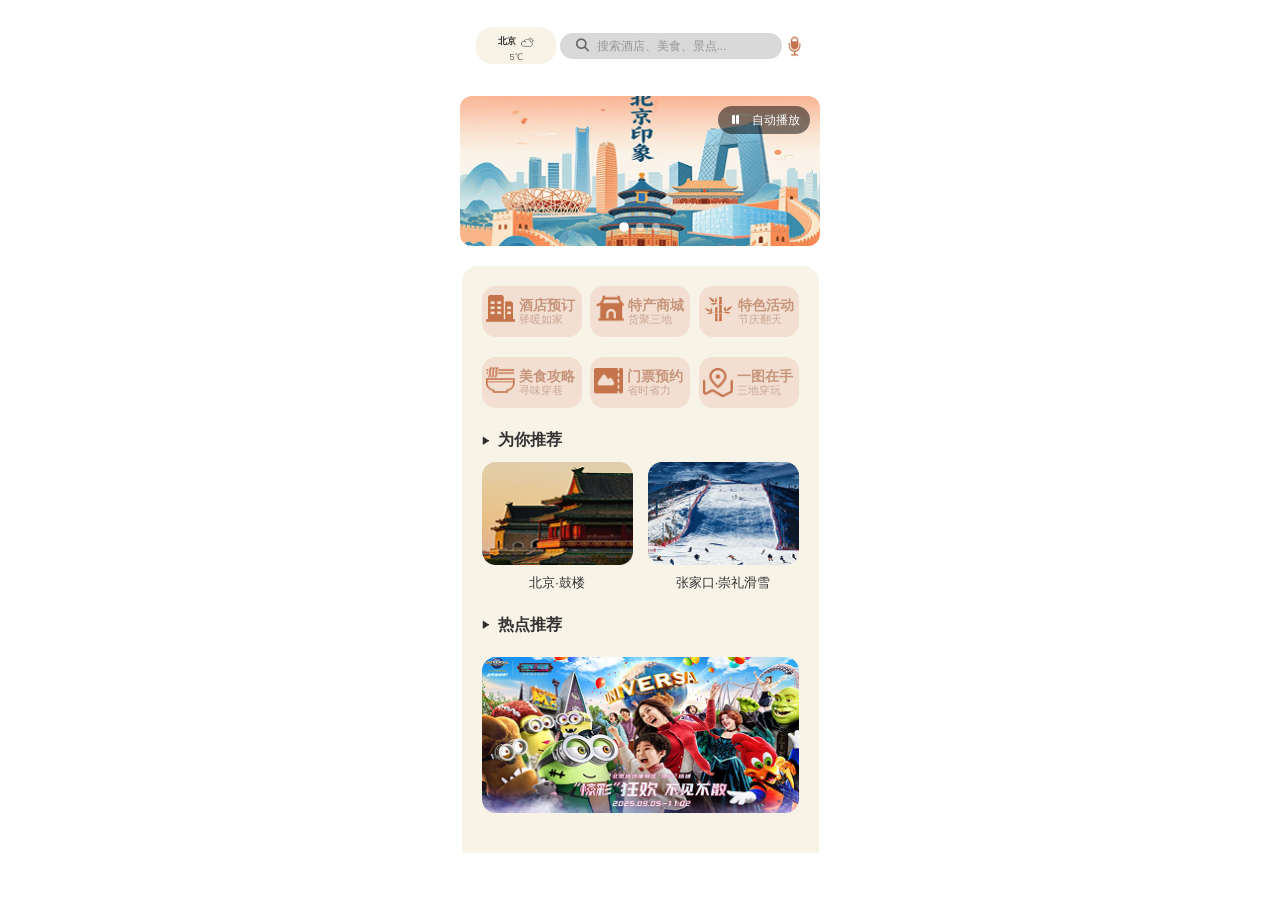
==== index.html @ 2590f289 "index" ====
<!DOCTYPE html>
<html lang="zh-CN">
<head>
    <meta charset="UTF-8">
    <meta name="viewport" content="width=device-width, initial-scale=1.0, maximum-scale=1.0, user-scalable=no">
    <title>京津冀平台 - 滑动Banner</title>
    <link rel="stylesheet" href="https://cdnjs.cloudflare.com/ajax/libs/font-awesome/6.4.0/css/all.min.css">
    <style>
        * {
            margin: 0;
            padding: 0;
            box-sizing: border-box;
            font-family: 'PingFang SC', 'Helvetica Neue', Arial, sans-serif;
        }
        
        body {
            line-height: 1.5;
            max-width: 390px;
            margin: 0 auto;
            padding: 15px;
            min-height: 100vh;
            display: flex;
            flex-direction: column;
            justify-content: flex-start;
            align-items: center;
            font-size: 13px;
            gap: 10px;
        }
        
        .status-bar {
            display: flex;
            flex-direction: row;
            justify-content: space-between;
            align-items: center;
            width: 100%;
            background: none;
            border-radius: 24px;
            padding: 12px 16px;
            transition: all 0.3s ease;
        }
        
        /* 左侧天气信息区域 */
        .weather-info {
            display: flex;
            flex-direction: column;
            align-items: center;
            background: #F7F3E7;
            border-radius: 16px;
            padding: 8px 12px;
            min-width: 80px;
            width: 74px;
            height: 37px;
            text-align: center;
        }
        
        .location {
            font-size: 0.7em;
            font-weight: 600;
            display: flex;
            align-items: center;
            gap: 4px;
            color: #333;
        }
        
        .celsius {
            font-size: 0.7em;
            color: #666;
            margin-top: 2px;
            font-weight: 500;
        }
        
        /* 天气图标样式 */
        .weather-icon {
            width: 15px;
            height: 14px;
            display: inline-block;
        }
        
        /* 搜索区域 */
        .search-container {
            display: flex;
            align-items: center;
            background: #D9D9D9;
            border-radius: 20px;
            padding: 8px 16px;
            width: 222px;
            height: 26px;
        }
        
        .search-icon {
            color: #666;
            font-size: 13px;
            margin-right: 8px;
        }
        
        .search-input {
            border: none;
            background: transparent;
            font-size: 12px;
            outline: none;
            color: #333;
            padding: 5px 0;
            flex: 1;
        }
        
        .search-input::placeholder {
            color: #888;
            opacity: 0.8;
        }
        
        /* 麦克风图标 */
        .microphone {
            display: flex;
            align-items: center;
            justify-content: center;
            cursor: pointer;
            transition: transform 0.3s ease;
        }
        
        .microphone:hover {
            transform: scale(1.1);
        }
        
        .microphone.listening {
            animation: pulse 1.5s infinite;
        }
        
        @keyframes pulse {
            0% { 
                filter: drop-shadow(0 0 0 rgba(255, 200, 0, 0.7)); 
            }
            70% { 
                filter: drop-shadow(0 0 8px rgba(255, 200, 0, 0.7)); 
            }
            100% { 
                filter: drop-shadow(0 0 0 rgba(255, 200, 0, 0)); 
            }
        }
        
        /* 语音识别提示 */
        .voice-status {
            position: fixed;
            top: 50%;
            left: 50%;
            transform: translate(-50%, -50%);
            background: rgba(0, 0, 0, 0.8);
            color: white;
            padding: 20px 30px;
            border-radius: 15px;
            font-size: 16px;
            z-index: 1000;
            display: none;
            text-align: center;
        }
        
        .voice-status.show {
            display: block;
            animation: fadeIn 0.3s ease;
        }
        
        @keyframes fadeIn {
            from { opacity: 0; }
            to { opacity: 1; }
        }
        
        /* 天气提示 */
        .weather-tip {
            position: fixed;
            top: 10px;
            right: 10px;
            background: rgba(255, 255, 255, 0.95);
            border-radius: 8px;
            padding: 8px 12px;
            font-size: 12px;
            box-shadow: 0 2px 8px rgba(0,0,0,0.1);
            z-index: 1001;
            display: none;
        }
        
        .weather-tip.show {
            display: block;
            animation: slideIn 0.3s ease;
        }
        
        @keyframes slideIn {
            from { 
                opacity: 0;
                transform: translateY(-10px);
            }
            to { 
                opacity: 1;
                transform: translateY(0);
            }
        }
        
        /* 滑动Banner区域 */
        .banner-container {
            width: 100%;
            position: relative;
            overflow: hidden;
            border-radius: 12px;
            margin: 10px 0;
        }
        
        .banner-slider {
            display: flex;
            transition: transform 0.5s ease-in-out;
            height: 150px;
        }
        
        .banner-slide {
            flex: 0 0 100%;
            height: 100%;
            position: relative;
        }
        
        .banner-slide img {
            width: 100%;
            height: 100%;
            object-fit: cover;
            display: block;
        }
        
        /* 图片标题 */
        .slide-title {
            position: absolute;
            bottom: 0;
            left: 0;
            right: 0;
            background: linear-gradient(transparent, rgba(0,0,0,0.7));
            color: white;
            padding: 15px 20px 10px;
            font-size: 16px;
            font-weight: 600;
        }
        
        /* 指示器 */
        .banner-indicators {
            display: flex;
            justify-content: center;
            gap: 8px;
            position: absolute;
            bottom: 15px;
            left: 0;
            right: 0;
            z-index: 2;
        }
        
        .indicator {
            width: 8px;
            height: 8px;
            border-radius: 50%;
            background: rgba(255,255,255,0.5);
            cursor: pointer;
            transition: all 0.3s ease;
        }
        
        .indicator.active {
            background: white;
            transform: scale(1.2);
        }
        
        /* 导航按钮 */
        .banner-nav {
            position: absolute;
            top: 50%;
            transform: translateY(-50%);
            width: 36px;
            height: 36px;
            background: rgba(255,255,255,0.8);
            border-radius: 50%;
            display: flex;
            align-items: center;
            justify-content: center;
            cursor: pointer;
            z-index: 2;
            opacity: 0;
            transition: opacity 0.3s ease, transform 0.3s ease;
        }
        
        .banner-container:hover .banner-nav {
            opacity: 1;
        }
        
        .banner-nav:hover {
            background: white;
            transform: translateY(-50%) scale(1.1);
        }
        
        .banner-nav.prev {
            left: 10px;
        }
        
        .banner-nav.next {
            right: 10px;
        }
        
        .banner-nav i {
            color: #333;
            font-size: 18px;
        }
        
        /* 自动播放控制 */
        .autoplay-control {
            position: absolute;
            top: 10px;
            right: 10px;
            z-index: 2;
            background: rgba(0,0,0,0.5);
            border-radius: 20px;
            padding: 5px 10px;
            display: flex;
            align-items: center;
            gap: 8px;
            cursor: pointer;
            color: white;
            font-size: 12px;
        }
        
        .autoplay-toggle {
            width: 16px;
            height: 16px;
            display: flex;
            align-items: center;
            justify-content: center;
        }
        
        /* 功能区 */
        .function {
            width: 357px;
            min-height: 533px;
            background-color: #F7F3E7;
            display: flex;
            flex-direction: column;
            justify-content: flex-start;
            align-items: center;
            border-top-left-radius: 16px;
            border-top-right-radius: 16px;
            padding: 20px;
        }
        
        .button {
            display: flex;
            flex-direction: column;
            justify-content: flex-start;
            align-items: center;
            width: 100%;
            gap: 20px;
        }
        
        .type {
            display: flex;
            flex-direction: row;
            justify-content: space-between;
            align-items: center;
            width: 100%;
        }
        
        .category {
            width: 100px;
            height: 51px;
            background-color: #F3DFD2;
            border-radius: 14px;
            display: flex;
            flex-direction: row;
            align-items: center;

            padding-left: 4px;
            gap: 4px;
        }
        
        .text {
            display: flex;
            flex-direction: column;
            justify-content: center;
            line-height: 15px;
            gap: 2px;
        }

        a
        {
            text-decoration: none;
        }
        
        .big {
            color: #C6957B;
            font-weight: bold;
            font-size: 14px;
            line-height: 1;
        }
        
        .small {
            color: #CAA794;
            font-size: 11px;
            line-height: 1;
        }
        
        /* 推荐区域 */
        .middletext {
            display: flex;
            align-items: center;
            gap: 8px;
            color: #333;
            font-weight: bold;
            font-size: 16px;
            width: 100%;
            margin: 20px 0 10px 0;
        }
        
        .picture1 {
            display: flex;
            flex-direction: row;
            justify-content: space-between;
            align-items: flex-start;
            width: 100%;
            gap: 15px;
        }
        
        .group {
            display: flex;
            flex-direction: column;
            justify-content: flex-start;
            align-items: center;
            width: 48%;
        }
        
        .group img {
            width: 100%;
            height: auto;
            border-radius: 12px;
            margin-bottom: 8px;
        }
        
        .group p {
            color: #333;
            font-size: 13px;
            font-weight: 500;
            text-align: center;
            margin: 0;
        }
        
        /* 热点推荐图片 */
        .hotspot-img {
            width: 100%;
            height: auto;
            border-radius: 12px;
            margin: 10px 0 20px 0;
        }
        
        /* 响应式调整 */
        @media (max-width: 420px) {
            .status-bar {
                flex-direction: column;
                align-items: stretch;
                gap: 10px;
                padding: 12px;
            }
            
            .weather-info {
                flex-direction: row;
                justify-content: center;
                gap: 10px;
                min-width: auto;
                width: auto;
            }
            
            .search-container {
                width: 100%;
            }
            
            .function {
                width: 100%;
                min-height: auto;
                padding: 15px;
            }
            
            .type {
                justify-content: space-around;
            }
            
            .category {
                width: 30%;
                min-height: 60px;
            }
            
            .picture1 {
                flex-direction: column;
                gap: 15px;
            }
            
            .group {
                width: 100%;
            }
            
            .banner-slider {
                height: 120px;
            }
            
            .banner-nav {
                opacity: 1;
                background: rgba(255,255,255,0.9);
            }
        }
        
        /* 触摸设备优化 */
        .banner-slider {
            -webkit-overflow-scrolling: touch;
        }
    </style>
</head>
<body>
    <!-- 天气提示 -->
    <div class="weather-tip" id="weatherTip"></div>
    
    <div class="status-bar">
        <div class="weather-info">
            <div class="location">
                <span id="cityName">获取中...</span>
                <img src="image/多云.png" alt="天气" class="weather-icon" id="weatherIcon">
            </div>
            <div class="celsius" id="temperature">获取中...</div>
        </div>
        <div class="search-container">
            <i class="fas fa-search search-icon"></i>
            <input type="text" class="search-input" id="searchInput" placeholder="搜索酒店、美食、景点...">
        </div>
        <div class="microphone" id="microphoneBtn" title="语音搜索">
            <img src="image/麦克风.png" alt="micro" style="width: 19px;height: 22px;">
        </div>
    </div>
    
    <!-- 语音识别状态提示 -->
    <div class="voice-status" id="voiceStatus">
        <div style="font-size: 24px; margin-bottom: 10px;">🎤</div>
        <div id="voiceText">正在聆听...</div>
    </div>
    
    <!-- 滑动Banner区域 -->
    <div class="banner-container" id="bannerContainer">
        <div class="autoplay-control" id="autoplayControl">
            <span class="autoplay-toggle" id="autoplayToggle">
                <i class="fas fa-pause"></i>
            </span>
            <span>自动播放</span>
        </div>
        
        <div class="banner-slider" id="bannerSlider">
            <!-- 轮播图1 -->
            <div class="banner-slide">
                <img src="image/IMG_5268 1.png" alt="">
            </div>
            <!-- 轮播图2 -->
            <div class="banner-slide">
                <img src="image/IMG_5270 1.png" alt="">
            </div>
            <!-- 轮播图3 -->
            <div class="banner-slide">
                <img src="image/Group 96.png" alt="">
                <div class="slide-title">河头老街</div>
            </div>
        </div>
        
        <!-- 导航按钮 -->
        <div class="banner-nav prev" id="prevBtn">
            <i class="fas fa-chevron-left"></i>
        </div>
        <div class="banner-nav next" id="nextBtn">
            <i class="fas fa-chevron-right"></i>
        </div>
        
        <!-- 指示器 -->
        <div class="banner-indicators" id="indicators">
            <!-- JS动态生成 -->
        </div>
    </div>
    
    <div class="function">
        <div class="button">
            <div class="type">
                <div class="category">
                    <a href="酒店预订.html">
                    <img src="image/Vector2.png" alt="jiudian" style="width: 29px;height: 27px;">
                    </a>
                    <a href="酒店预订.html">
                    <div class="text">
                        <div class="big">酒店预订</div>
                        <div class="small">驿暖如家</div>
                    </div>
                    </a>
                </div>
                <div class="category">
                    <a href="特产商城.html">
                    <img src="image/Frame.png" alt="techan" style="width: 30px;height: 35px;">
                    </a>
                    <a href="特产商城.html">
                    <div class="text">
                        <div class="big">特产商城</div>
                        <div class="small">货聚三地</div>
                    </div>
                    </a>
                </div>
                <div class="category">
                    <a href="特色文化.html">
                    <img src="image/竹子.png" alt="huodong" style="width: 31px;height: 28px;">
                    </a>
                    <a href="特色文化.html">
                    <div class="text">
                        <div class="big">特色活动</div>
                        <div class="small">节庆翻天</div>
                    </div>
                    </a>
                </div>
            </div>
            <div class="type">
                <div class="category">
                    <a href="美食攻略.html">
                        <img src="image/Vector.png" alt="meishi" style="width: 29px;height: 26px;">
                    </a>
                    <div class="text">
                        <a href="美食攻略.html"><div class="big">美食攻略</div></a>
                        <a href="美食攻略.html"><div class="small">寻味穿巷</div></a>
                    </div>
                </div>
                <div class="category">
                    <a href="预约平台.html">
                        <img src="image/Vector (2).png" alt="menpiao" style="width: 29px;height: 26px; margin-top: 2px;">
                    </a>
                    <div class="text">
                        <a href="预约平台.html"><div class="big">门票预约</div></a>
                        <a href="预约平台.html"><div class="small">省时省力</div></a>
                    </div>
                </div>
                <div class="category">
                    <img src="image/Vector (1).png" alt="ditu" style="width: 30px;height: 30px;">
                    <div class="text">
                        <div class="big">一图在手</div>
                        <div class="small">三地穿玩</div>
                    </div>
                </div>
            </div>
        </div>
        
        <div class="middletext">
            <img src="image/三角形.png" alt="triangle" style="width: 8px;height: 9px;">
            为你推荐
        </div>
        
        <div class="picture1">
            <div class="group">
                <img src="image/IMG_4749 1.png" alt="北京鼓楼">
                <p>北京·鼓楼</p>
            </div>
            <div class="group">
                <img src="image/IMG_4750 1.png" alt="崇礼滑雪">
                <p>张家口·崇礼滑雪</p>
            </div>
        </div>
        
        <div class="middletext">
            <img src="image/三角形.png" alt="triangle" style="width: 8px;height: 9px;">
            热点推荐
        </div>
        
        <img src="image/IMG_4748 1.png" alt="热点推荐" class="hotspot-img">
    </div>

    <script>
        // 实时天气功能
        class RealTimeWeather {
            constructor() {
                this.cityNameElement = document.getElementById('cityName');
                this.weatherIconElement = document.getElementById('weatherIcon');
                this.temperatureElement = document.getElementById('temperature');
                this.weatherTipElement = document.getElementById('weatherTip');
                
                this.init();
            }
            
            init() {
                // 获取位置和天气
                this.getLocationAndWeather();
                
                // 每30分钟更新一次天气
                setInterval(() => this.getLocationAndWeather(), 30 * 60 * 1000);
                
                // 每小时检查一次天气变化
                setInterval(() => this.checkWeatherChange(), 60 * 60 * 1000);
            }
            
            async getLocationAndWeather() {
                try {
                    // 尝试获取精确位置
                    const position = await this.getCurrentPosition();
                    const { latitude, longitude } = position.coords;
                    
                    // 使用百度地图API获取城市名（免费API）
                    const city = await this.getCityByCoordinates(latitude, longitude);
                    
                    // 模拟天气数据（实际项目中应该调用天气API）
                    const weatherData = this.simulateWeatherData(latitude, longitude);
                    
                    this.updateWeatherDisplay(city, weatherData);
                    this.showWeatherTip(weatherData);
                    
                } catch (error) {
                    console.warn('无法获取精确位置，使用默认值:', error);
                    
                    // 如果获取位置失败，使用默认的北京天气
                    const defaultWeather = this.getDefaultWeather();
                    this.updateWeatherDisplay('北京', defaultWeather);
                }
            }
            
            getCurrentPosition() {
                return new Promise((resolve, reject) => {
                    if (!navigator.geolocation) {
                        reject(new Error('浏览器不支持地理位置'));
                        return;
                    }
                    
                    navigator.geolocation.getCurrentPosition(resolve, reject, {
                        timeout: 10000,
                        maximumAge: 5 * 60 * 1000 // 5分钟
                    });
                });
            }
            
            async getCityByCoordinates(latitude, longitude) {
                try {
                    // 使用免费的逆地理编码服务
                    const response = await fetch(
                        `https://nominatim.openstreetmap.org/reverse?format=json&lat=${latitude}&lon=${longitude}&zoom=10`
                    );
                    const data = await response.json();
                    
                    if (data && data.address) {
                        // 优先使用城市名，如果没有则使用其他行政区划
                        return data.address.city || 
                               data.address.town || 
                               data.address.village || 
                               data.address.county || 
                               '未知地区';
                    }
                } catch (error) {
                    console.warn('获取城市名失败:', error);
                }
                
                return '北京'; // 默认返回北京
            }
            
            simulateWeatherData(latitude, longitude) {
                const now = new Date();
                const hour = now.getHours();
                const month = now.getMonth() + 1;
                
                // 根据月份、时间和位置模拟天气
                let weatherType, temperature, icon;
                
                // 根据月份确定基本温度范围
                let baseTemp;
                if (month >= 3 && month <= 5) { // 春季
                    baseTemp = 15;
                } else if (month >= 6 && month <= 8) { // 夏季
                    baseTemp = 28;
                } else if (month >= 9 && month <= 11) { // 秋季
                    baseTemp = 20;
                } else { // 冬季
                    baseTemp = 0;
                }
                
                // 根据时间调整温度（白天高，晚上低）
                if (hour >= 6 && hour < 18) { // 白天
                    temperature = baseTemp + 5;
                } else { // 晚上
                    temperature = baseTemp - 5;
                }
                
                // 根据位置微调温度（南方高，北方低）
                if (latitude < 35) { // 南方
                    temperature += 3;
                } else { // 北方
                    temperature -= 2;
                }
                
                // 随机生成天气类型
                const weatherTypes = ['晴天', '多云', '阴天', '小雨', '中雨', '大雪', '雾'];
                const weights = [0.4, 0.3, 0.1, 0.1, 0.05, 0.02, 0.03];
                
                let random = Math.random();
                let cumulative = 0;
                for (let i = 0; i < weatherTypes.length; i++) {
                    cumulative += weights[i];
                    if (random <= cumulative) {
                        weatherType = weatherTypes[i];
                        break;
                    }
                }
                
                // 设置图标
                icon = this.getWeatherIcon(weatherType, hour);
                
                // 添加随机变化
                temperature += (Math.random() * 6 - 3); // -3到+3度的变化
                
                return {
                    type: weatherType,
                    temperature: Math.round(temperature),
                    icon: icon,
                    humidity: Math.round(40 + Math.random() * 40), // 40-80%湿度
                    wind: Math.round(Math.random() * 5) // 0-5级风
                };
            }
            
            getWeatherIcon(weatherType, hour) {
                const isNight = hour < 6 || hour >= 18;
                
                switch(weatherType) {
                    case '晴天':
                        return isNight ? 'image/夜晚晴天.png' : 'image/晴天.png';
                    case '多云':
                        return 'image/多云.png';
                    case '阴天':
                        return 'image/阴天.png';
                    case '小雨':
                    case '中雨':
                        return 'image/小雨.png';
                    case '大雪':
                        return 'image/大雪.png';
                    case '雾':
                        return 'image/雾.png';
                    default:
                        return 'image/多云.png';
                }
            }
            
            getDefaultWeather() {
                const now = new Date();
                const month = now.getMonth() + 1;
                const hour = now.getHours();
                
                // 北京默认天气
                let baseTemp;
                if (month >= 3 && month <= 5) {
                    baseTemp = 15;
                } else if (month >= 6 && month <= 8) {
                    baseTemp = 28;
                } else if (month >= 9 && month <= 11) {
                    baseTemp = 20;
                } else {
                    baseTemp = 0;
                }
                
                const temperature = hour >= 6 && hour < 18 ? baseTemp + 5 : baseTemp - 5;
                
                return {
                    type: '多云',
                    temperature: Math.round(temperature),
                    icon: 'image/多云.png',
                    humidity: 60,
                    wind: 2
                };
            }
            
            updateWeatherDisplay(city, weather) {
                this.cityNameElement.textContent = city;
                this.weatherIconElement.src = weather.icon;
                this.weatherIconElement.alt = weather.type;
                this.temperatureElement.textContent = `${weather.temperature}℃`;
                
                // 添加温度变化效果
                this.temperatureElement.style.transition = 'color 0.5s ease';
                if (weather.temperature > 25) {
                    this.temperatureElement.style.color = '#e74c3c'; // 热，红色
                } else if (weather.temperature < 5) {
                    this.temperatureElement.style.color = '#3498db'; // 冷，蓝色
                } else {
                    this.temperatureElement.style.color = '#666'; // 适中，灰色
                }
            }
            
            showWeatherTip(weather) {
                let tip = '';
                
                // 根据天气类型提供提示
                switch(weather.type) {
                    case '晴天':
                        tip = '🌞 今天天气晴朗，适合户外活动';
                        break;
                    case '多云':
                        tip = '☁️ 今天多云，出门不用打伞';
                        break;
                    case '小雨':
                    case '中雨':
                        tip = '🌧️ 今天有雨，记得带伞哦';
                        break;
                    case '大雪':
                        tip = '❄️ 今天下雪，注意保暖和出行安全';
                        break;
                    case '雾':
                        tip = '🌫️ 今天有雾，出行请注意安全';
                        break;
                    default:
                        tip = '📋 天气信息已更新';
                }
                
                // 温度提示
                if (weather.temperature > 30) {
                    tip += '，注意防暑降温';
                } else if (weather.temperature < 0) {
                    tip += '，注意防寒保暖';
                }
                
                this.weatherTipElement.textContent = tip;
                this.weatherTipElement.classList.add('show');
                
                // 5秒后自动隐藏
                setTimeout(() => {
                    this.weatherTipElement.classList.remove('show');
                }, 5000);
            }
            
            checkWeatherChange() {
                // 这里可以添加天气变化的检查逻辑
                // 实际项目中应该比较新旧天气数据
                console.log('检查天气变化...');
            }
        }
        
        // 语音输入功能
        class VoiceInput {
            constructor() {
                this.searchInput = document.getElementById('searchInput');
                this.microphoneBtn = document.getElementById('microphoneBtn');
                this.voiceStatus = document.getElementById('voiceStatus');
                this.voiceText = document.getElementById('voiceText');
                
                this.recognition = null;
                this.isListening = false;
                
                this.init();
            }
            
            init() {
                if (!('webkitSpeechRecognition' in window || 'SpeechRecognition' in window)) {
                    console.warn('您的浏览器不支持语音识别');
                    this.microphoneBtn.style.opacity = '0.5';
                    this.microphoneBtn.title = '浏览器不支持语音识别';
                    this.microphoneBtn.style.cursor = 'not-allowed';
                    return;
                }
                
                this.initSpeechRecognition();
                this.bindEvents();
            }
            
            initSpeechRecognition() {
                const SpeechRecognition = window.SpeechRecognition || window.webkitSpeechRecognition;
                this.recognition = new SpeechRecognition();
                this.recognition.lang = 'zh-CN';
                this.recognition.interimResults = false;
                this.recognition.maxAlternatives = 1;
                this.recognition.continuous = false;
                
                this.recognition.onresult = (event) => {
                    const transcript = event.results[0][0].transcript.trim();
                    this.handleVoiceResult(transcript);
                };
                
                this.recognition.onerror = (event) => {
                    console.error('语音识别错误:', event.error);
                    this.stopListening();
                    this.showVoiceStatus('识别失败，请重试', 'error');
                };
                
                this.recognition.onstart = () => {
                    this.isListening = true;
                    this.microphoneBtn.classList.add('listening');
                    this.showVoiceStatus('正在聆听...请说话', 'listening');
                };
                
                this.recognition.onend = () => {
                    this.stopListening();
                };
            }
            
            bindEvents() {
                this.microphoneBtn.addEventListener('click', () => this.toggleListening());
                this.searchInput.addEventListener('keypress', (e) => {
                    if (e.key === 'Enter') this.performSearch();
                });
            }
            
            toggleListening() {
                if (this.microphoneBtn.style.cursor === 'not-allowed') {
                    this.showVoiceStatus('浏览器不支持语音识别', 'error');
                    return;
                }
                
                if (this.isListening) {
                    this.stopListening();
                } else {
                    this.startListening();
                }
            }
            
            startListening() {
                try {
                    this.recognition.start();
                } catch (error) {
                    console.error('语音识别启动失败:', error);
                    this.showVoiceStatus('无法启动语音识别', 'error');
                }
            }
            
            stopListening() {
                if (this.recognition && this.isListening) {
                    this.recognition.stop();
                }
                this.isListening = false;
                this.microphoneBtn.classList.remove('listening');
                this.hideVoiceStatus();
            }
            
            handleVoiceResult(transcript) {
                this.searchInput.value = transcript;
                this.showVoiceStatus(`识别结果: ${transcript}`, 'success');
                setTimeout(() => this.performSearch(), 1000);
            }
            
            performSearch() {
                const searchTerm = this.searchInput.value.trim();
                if (searchTerm) {
                    this.showVoiceStatus(`搜索: ${searchTerm}`, 'search');
                    setTimeout(() => {
                        alert(`您搜索了: "${searchTerm}"\n\n搜索结果页面将在实际应用中显示。`);
                        this.hideVoiceStatus();
                    }, 1500);
                }
            }
            
            showVoiceStatus(message, type = 'info') {
                this.voiceText.textContent = message;
                this.voiceStatus.classList.add('show');
                
                switch(type) {
                    case 'listening':
                        this.voiceStatus.style.background = 'rgba(33, 150, 243, 0.9)';
                        break;
                    case 'success':
                        this.voiceStatus.style.background = 'rgba(46, 213, 115, 0.9)';
                        break;
                    case 'error':
                        this.voiceStatus.style.background = 'rgba(255, 71, 87, 0.9)';
                        break;
                    case 'search':
                        this.voiceStatus.style.background = 'rgba(255, 168, 1, 0.9)';
                        break;
                    default:
                        this.voiceStatus.style.background = 'rgba(0, 0, 0, 0.8)';
                }
            }
            
            hideVoiceStatus() {
                this.voiceStatus.classList.remove('show');
            }
        }
        
        // 轮播图功能
        class BannerSlider {
            constructor(containerId) {
                this.container = document.getElementById(containerId);
                this.slider = this.container.querySelector('.banner-slider');
                this.slides = Array.from(this.slider.children);
                this.indicatorsContainer = this.container.querySelector('.banner-indicators');
                this.prevBtn = this.container.querySelector('.prev');
                this.nextBtn = this.container.querySelector('.next');
                this.autoplayToggle = document.getElementById('autoplayToggle');
                this.autoplayText = document.getElementById('autoplayControl').querySelector('span:last-child');
                
                this.currentIndex = 0;
                this.totalSlides = this.slides.length;
                this.isTransitioning = false;
                this.autoplayEnabled = true;
                this.autoplayInterval = 3000;
                this.autoplayTimer = null;
                
                this.init();
            }
            
            init() {
                this.createIndicators();
                this.bindEvents();
                this.startAutoplay();
                this.updateSlider();
            }
            
            createIndicators() {
                this.indicatorsContainer.innerHTML = '';
                for (let i = 0; i < this.totalSlides; i++) {
                    const indicator = document.createElement('div');
                    indicator.className = 'indicator';
                    if (i === 0) indicator.classList.add('active');
                    indicator.dataset.index = i;
                    indicator.addEventListener('click', () => this.goToSlide(i));
                    this.indicatorsContainer.appendChild(indicator);
                }
            }
            
            bindEvents() {
                this.prevBtn.addEventListener('click', () => this.prevSlide());
                this.nextBtn.addEventListener('click', () => this.nextSlide());
                this.autoplayToggle.addEventListener('click', () => this.toggleAutoplay());
                
                this.addTouchSupport();
                this.container.addEventListener('mouseenter', () => this.pauseAutoplay());
                this.container.addEventListener('mouseleave', () => this.resumeAutoplay());
            }
            
            addTouchSupport() {
                let startX = 0;
                let endX = 0;
                const threshold = 50;
                
                this.slider.addEventListener('touchstart', (e) => {
                    startX = e.touches[0].clientX;
                }, { passive: true });
                
                this.slider.addEventListener('touchmove', (e) => {
                    endX = e.touches[0].clientX;
                }, { passive: true });
                
                this.slider.addEventListener('touchend', () => {
                    const diff = startX - endX;
                    if (Math.abs(diff) > threshold) {
                        if (diff > 0) {
                            this.nextSlide();
                        } else {
                            this.prevSlide();
                        }
                    }
                });
            }
            
            goToSlide(index) {
                if (this.isTransitioning) return;
                this.currentIndex = index;
                this.updateSlider();
                this.resetAutoplay();
            }
            
            prevSlide() {
                if (this.isTransitioning) return;
                this.currentIndex = (this.currentIndex - 1 + this.totalSlides) % this.totalSlides;
                this.updateSlider();
                this.resetAutoplay();
            }
            
            nextSlide() {
                if (this.isTransitioning) return;
                this.currentIndex = (this.currentIndex + 1) % this.totalSlides;
                this.updateSlider();
                this.resetAutoplay();
            }
            
            updateSlider() {
                this.isTransitioning = true;
                this.slider.style.transform = `translateX(-${this.currentIndex * 100}%)`;
                this.updateIndicators();
                setTimeout(() => { this.isTransitioning = false; }, 500);
            }
            
            updateIndicators() {
                const indicators = this.indicatorsContainer.querySelectorAll('.indicator');
                indicators.forEach((indicator, index) => {
                    if (index === this.currentIndex) {
                        indicator.classList.add('active');
                    } else {
                        indicator.classList.remove('active');
                    }
                });
            }
            
            startAutoplay() {
                if (this.autoplayEnabled) {
                    this.autoplayTimer = setInterval(() => this.nextSlide(), this.autoplayInterval);
                }
            }
            
            pauseAutoplay() {
                if (this.autoplayEnabled && this.autoplayTimer) {
                    clearInterval(this.autoplayTimer);
                }
            }
            
            resumeAutoplay() {
                if (this.autoplayEnabled) {
                    this.startAutoplay();
                }
            }
            
            resetAutoplay() {
                this.pauseAutoplay();
                this.startAutoplay();
            }
            
            toggleAutoplay() {
                this.autoplayEnabled = !this.autoplayEnabled;
                if (this.autoplayEnabled) {
                    this.autoplayToggle.innerHTML = '<i class="fas fa-pause"></i>';
                    this.autoplayText.textContent = '自动播放';
                    this.startAutoplay();
                } else {
                    this.autoplayToggle.innerHTML = '<i class="fas fa-play"></i>';
                    this.autoplayText.textContent = '暂停播放';
                    this.pauseAutoplay();
                }
            }
            
            destroy() {
                this.pauseAutoplay();
                this.prevBtn.removeEventListener('click', () => this.prevSlide());
                this.nextBtn.removeEventListener('click', () => this.nextSlide());
                this.autoplayToggle.removeEventListener('click', () => this.toggleAutoplay());
            }
        }
        
        // 页面加载完成后初始化
        document.addEventListener('DOMContentLoaded', () => {
            // 初始化实时天气
            const weather = new RealTimeWeather();
            
            // 初始化语音输入
            const voiceInput = new VoiceInput();
            
            // 初始化轮播图
            const banner = new BannerSlider('bannerContainer');
            
            // 页面卸载时清理
            window.addEventListener('beforeunload', () => {
                if (voiceInput.recognition) {
                    voiceInput.recognition.stop();
                }
                banner.destroy();
            });
        });
    </script>
</body>
</html>
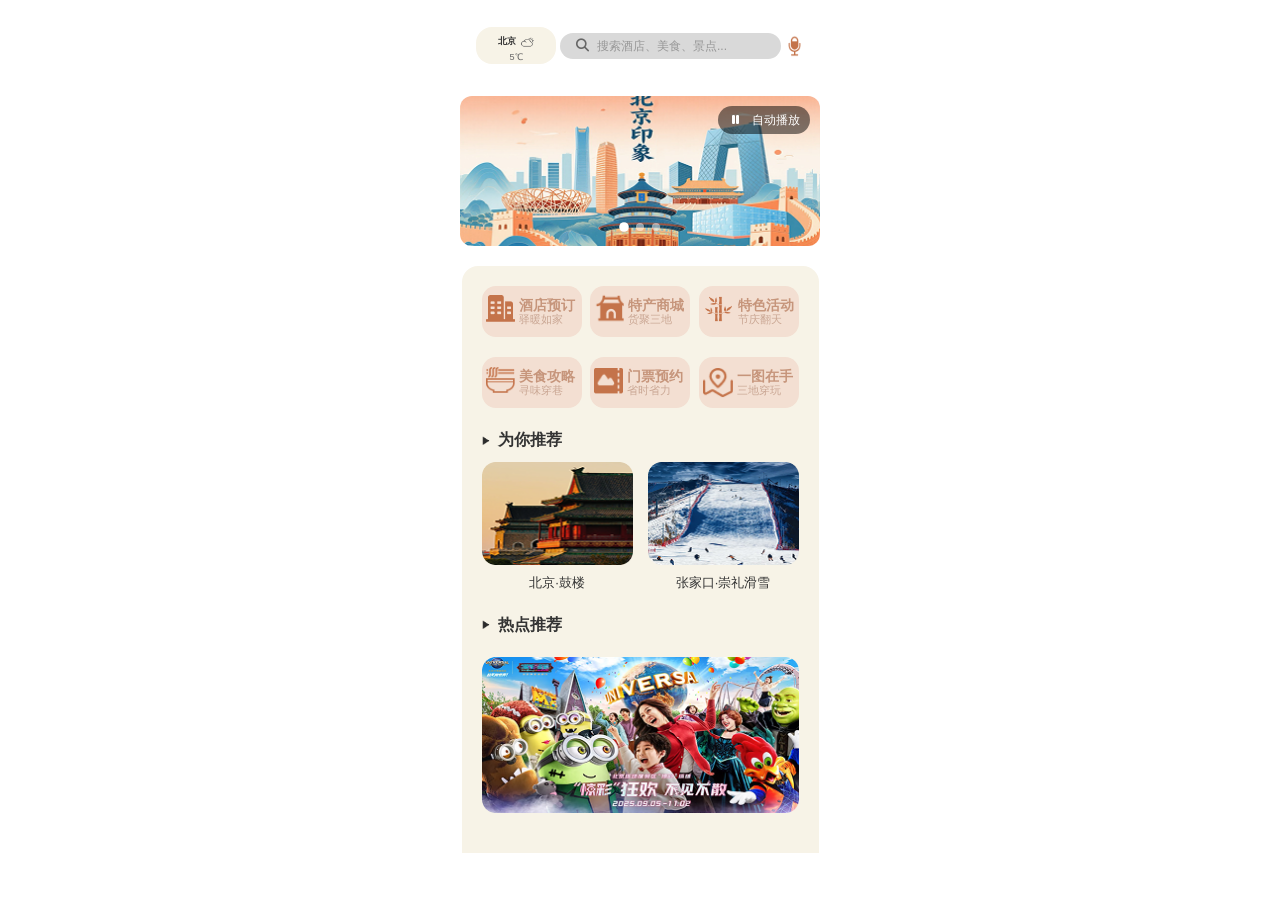
==== commit 1cc6a6f9: "gai" ====
--- a/index.html
+++ b/index.html
@@ -30,7 +30,8 @@
         .status-bar {
             display: flex;
             flex-direction: row;
-            justify-content: space-between;
+            justify-content: flex-start;
+            gap: 4px;
             align-items: center;
             width: 100%;
             background: none;
@@ -448,17 +449,18 @@
         }
         
         /* 响应式调整 */
-        @media (max-width: 420px) {
+        /* @media (max-width: 420px) {
             .status-bar {
-                flex-direction: column;
-                align-items: stretch;
+                flex-direction: row;
+                justify-content: flex-start;
+                align-items: center;
                 gap: 10px;
                 padding: 12px;
             }
             
             .weather-info {
-                flex-direction: row;
-                justify-content: center;
+                flex-direction: column;
+                justify-content: flex-start;
                 gap: 10px;
                 min-width: auto;
                 width: auto;
@@ -500,7 +502,7 @@
                 opacity: 1;
                 background: rgba(255,255,255,0.9);
             }
-        }
+        } */
         
         /* 触摸设备优化 */
         .banner-slider {
